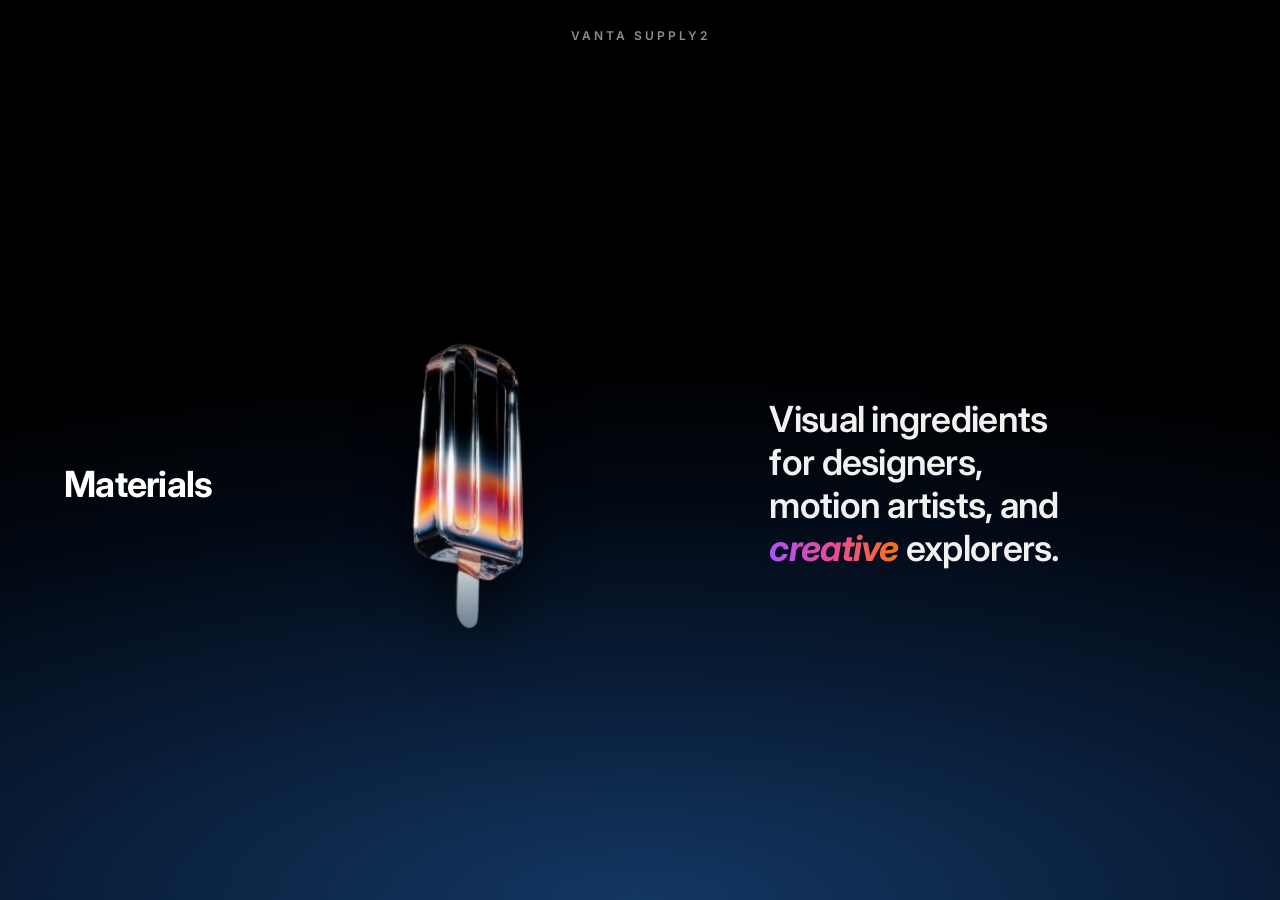
==== index.html @ c4d90319 "Update index.html" ====
<!DOCTYPE html>
<html lang="en">
<head>
  <meta charset="UTF-8">
  <meta name="viewport" content="width=device-width, initial-scale=1.0">
  <title>Vanta Supply</title>
  <link rel="stylesheet" href="style.css">
  <!--font import -->
  <link rel="preconnect" href="https://fonts.googleapis.com">
  <link rel="preconnect" href="https://fonts.gstatic.com" crossorigin>
  <link href="https://fonts.googleapis.com/css2?family=Inter:wght@400;600;700&display=swap" rel="stylesheet">
</head>
<body>

  <!--Navigation -->
  <header class="top-nav">
    <span class="brand-logo">VANTA SUPPLY2</span>
  </header>

  <!-- Hero Section -->
  <main class="hero-section">
    <div class="hero-container">
      
      <!-- Left Column -->
      <div class="column left-col">
        <h2>Materials</h2>
      </div>

      <!-- Center Column (main visual)-->
      <div class="column center-col">
        <img src="popsicle.png" alt="3D Glass Popsicle Asset" class="feature-image">
      </div>

      <!-- Right Column -->
      <div class="column right-col">
        <h1>
          Visual ingredients<br> 
          for designers,<br> 
          motion artists, and<br> 
          <span class="gradient-text">creative</span> explorers.
        </h1>
      </div>

    </div>
  </main>

</body>
</html>
---- style.css ----
/* --- Reset & Global Styles --- */
    * {
  margin: 0;
  padding: 0;
  box-sizing: border-box;
}

body {
  font-family: 'Inter', -apple-system, BlinkMacSystemFont, sans-serif;
  background-color: #030508;
  color: #ffffff;
  min-height: 100vh;
  display: flex;
  flex-direction: column;
  overflow-x: hidden;
  
  /* Deep blue ambient background glow */
  background: radial-gradient(
    120% 60% at 50% 100%,
    #133763 0%,
    #091d38 40%,
    #020813 75%,
    #000000 100%
  );
}

/* --- Top Header --- */
.top-nav {
  width: 100%;
  padding: 24px 0;
  text-align: center;
}

.brand-logo {
  font-size: 0.75rem;
  letter-spacing: 0.25em;
  color: #8a8d93;
  text-transform: uppercase;
  font-weight: 600;
}

/* --- Hero Section --- */
.hero-section {
  flex: 1;
  display: flex;
  align-items: center;
  justify-content: center;
  padding: 0 clamp(1.5rem, 5vw, 4rem);
}

.hero-container {
  width: 100%;
  max-width: 1200px;
  display: grid;
  grid-template-columns: 1fr auto 1.2fr;
  align-items: center;
  gap: (0.5rem, 2vw, 1rem);
}

/* --- Left Column --- */
.left-col h2 {
  font-size: clamp(1.5rem, 4vw, 2.25rem);
  font-weight: 700;
  letter-spacing: -0.02em;
}

/* --- Center Column Asset --- */
.center-col {
  display: flex;
  justify-content: flex-start;
}

.feature-image {
  max-height: clamp(180px, 30vw, 380px);
  width: auto;
  object-fit: contain;
  /* subtle drop glow behind the object */
  filter: drop-shadow(0 20px 30px rgba(0, 0, 0, 0.7));
  margin-left: -6rem;
  transform: translateX(clamp(-90px, -6vw, -20px));
}

/* --- Right Column --- */
.right-col h1 {
  font-size: clamp(1.5rem, 4vw, 2.25rem);
  font-weight: 600;
  line-height: 1.2;
  letter-spacing: -0.02em;
  color: #f1f1f1;
  padding-left: 5rem;
}

/* Gradient highlight on “creative” */ 
.gradient-text{
  background: linear-gradient(90deg, #a855f7 0%, #ec4899 50%, #f97316 100%);
  background-clip: text;
  -webkit-background-clip: text;
  -webkit-text-fill-color: transparent;
  color: transparent;
  font-weight: 700;
  font-style: italic;
  display: inline-block;
}

/* --- Responsiveness for Mobile/Tablet --- */
@media (max-width: 900px) {
  .hero-container {
    grid-template-columns: 1fr;
    text-align: center;
    gap: clamp(0.5rem, 2vw, 1rem);
  }

  .left-col, .right-col {
    justify-content: center;
    padding-left: 0;
  }

  .right-col h1{
    padding-left: 0;
  }

  .center-col{
    justify-content: center;
  }

  .feature-image {
    transform: translateX(0);
    max-height: 240px;
    margin-left: 0;
  }
}

@media (max-width: 480px) {
  .top-nav {
    padding: 16px 0;
  }

  .left-col h2, .right-col h1 {
    font-size: 1.5rem;
  }

  .feature-image {
    max-height: 180px;
  }
}
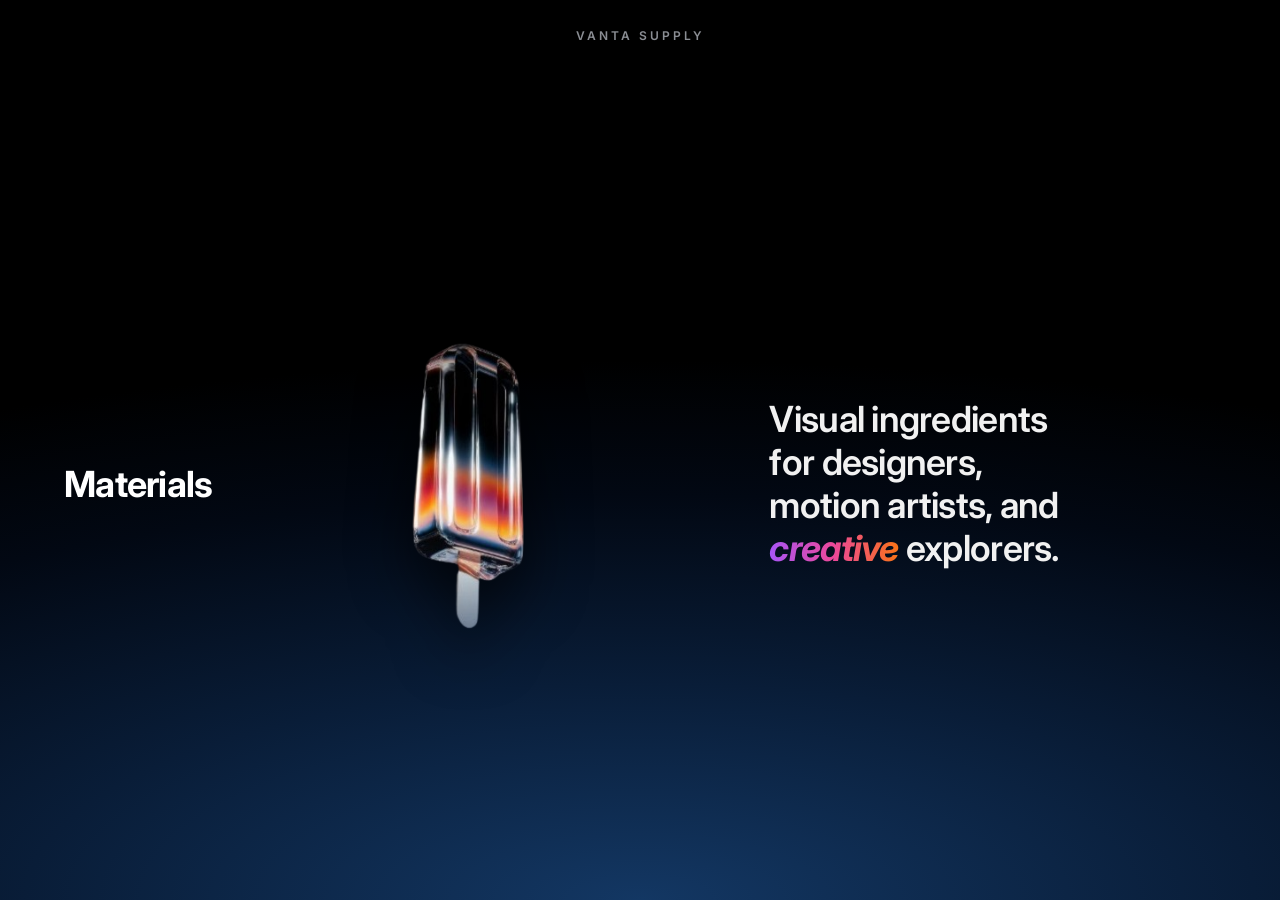
==== commit 97ff8468: "update" ====
--- a/index.html
+++ b/index.html
@@ -14,7 +14,7 @@
 
   <!--Navigation -->
   <header class="top-nav">
-    <span class="brand-logo">VANTA SUPPLY2</span>
+    <span class="brand-logo">VANTA SUPPLY</span>
   </header>
 
   <!-- Hero Section -->
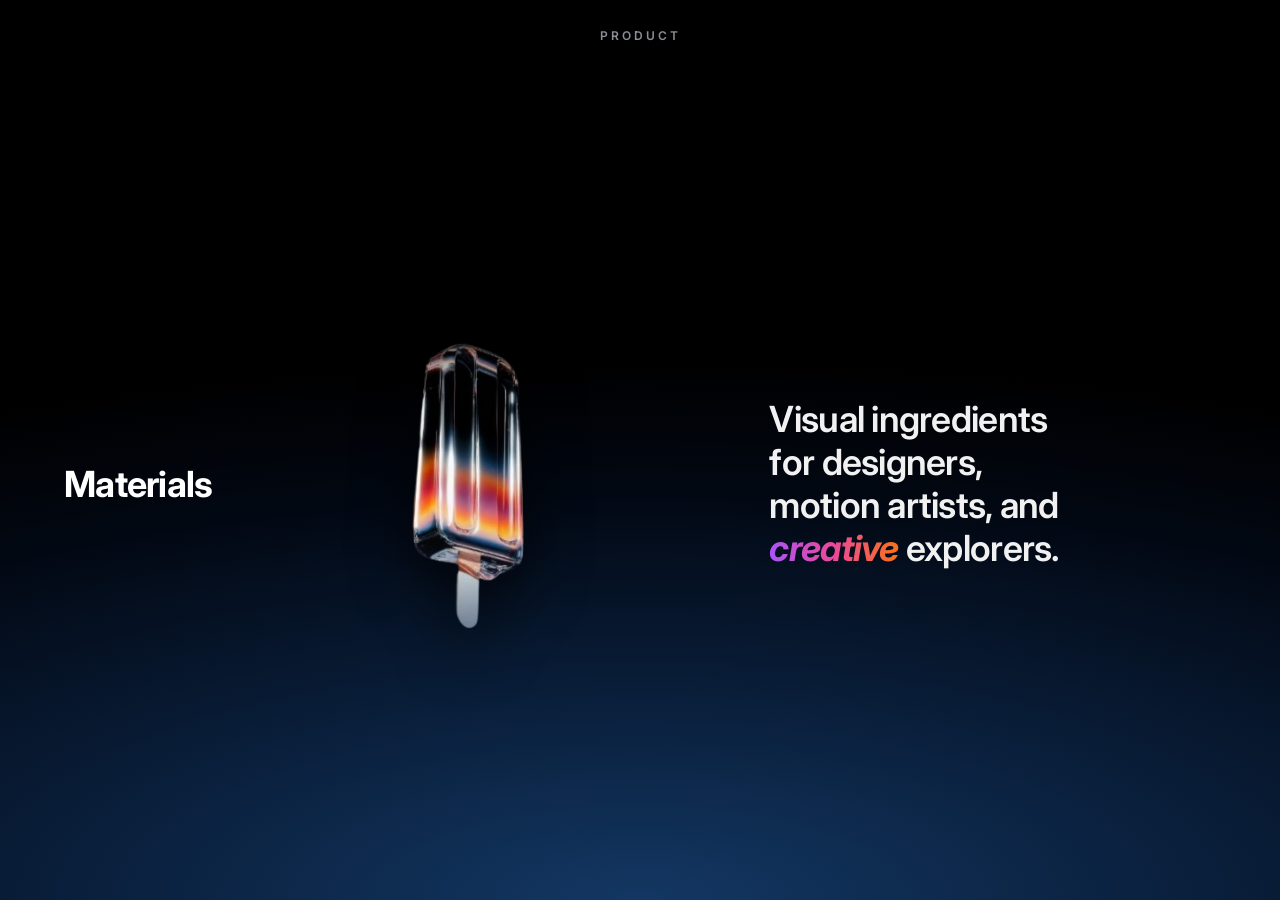
==== commit c88613e4: "Change page title" ====
--- a/index.html
+++ b/index.html
@@ -14,7 +14,7 @@
 
   <!--Navigation -->
   <header class="top-nav">
-    <span class="brand-logo">VANTA SUPPLY</span>
+    <span class="brand-logo">PRODUCT</span>
   </header>
 
   <!-- Hero Section -->
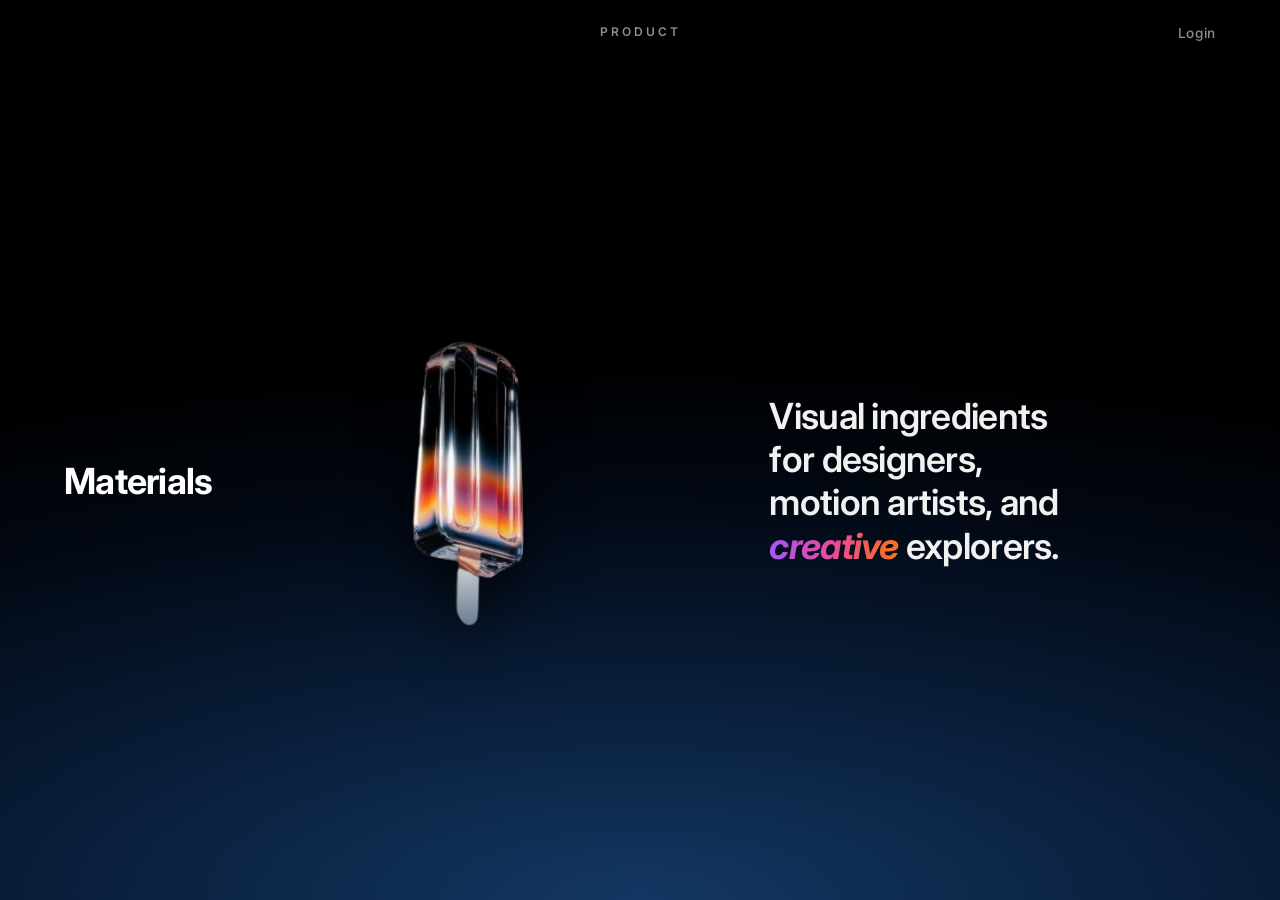
==== commit 7679246a: "Add Login link to nav bar" ====
--- a/index.html
+++ b/index.html
@@ -15,6 +15,9 @@
   <!--Navigation -->
   <header class="top-nav">
     <span class="brand-logo">PRODUCT</span>
+    <nav class="top-nav-links">
+      <a href="login.html" class="nav-link">Login</a>
+    </nav>
   </header>
 
   <!-- Hero Section -->
--- a/style.css
+++ b/style.css
@@ -29,6 +29,29 @@
   width: 100%;
   padding: 24px 0;
   text-align: center;
+  display:flex;
+  align-items: center;
+  justify-content: center;
+  position: relative;
+}
+
+.top-nav-links {
+  position: absolute;
+  right: clamp(1.5rem, 5vw, 4rem);
+}
+
+.nav-link {
+  color: #8a8d93;
+  text-decoration: none;
+  font-size: 0.85rem;
+  font-weight: 600;
+  letter-spacing: 0.05em;
+  font-weight: 500;
+  transition: color 0.3s ease;
+}
+
+.nav-link:hover {
+  color: #ffffff;
 }
 
 .brand-logo {
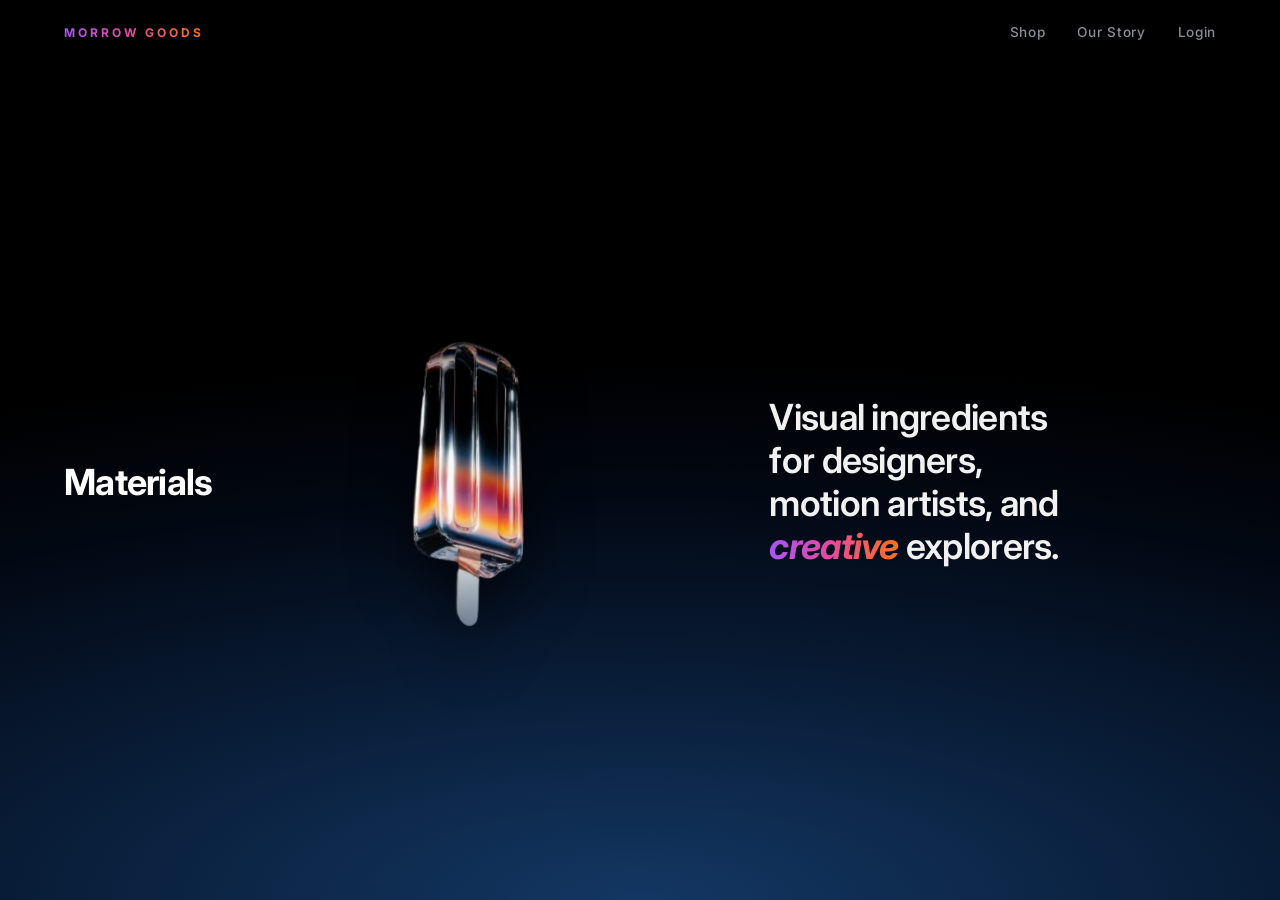
==== commit a5003931: "Renamed brand" ====
--- a/index.html
+++ b/index.html
@@ -3,7 +3,7 @@
 <head>
   <meta charset="UTF-8">
   <meta name="viewport" content="width=device-width, initial-scale=1.0">
-  <title>Vanta Supply</title>
+  <title>Morrow Goods | Home</title>
   <link rel="stylesheet" href="style.css">
   <!--font import -->
   <link rel="preconnect" href="https://fonts.googleapis.com">
@@ -14,8 +14,10 @@
 
   <!--Navigation -->
   <header class="top-nav">
-    <span class="brand-logo">PRODUCT</span>
+    <a href="index.html" class="brand-logo">MORROW GOODS</a>
     <nav class="top-nav-links">
+      <a href="#shop" class="nav-link">Shop</a>
+      <a href="#our-story" class="nav-link">Our Story</a>
       <a href="login.html" class="nav-link">Login</a>
     </nav>
   </header>
--- a/style.css
+++ b/style.css
@@ -27,17 +27,15 @@
 /* --- Top Header --- */
 .top-nav {
   width: 100%;
-  padding: 24px 0;
-  text-align: center;
+  padding: 24px clamp(1.5rem, 5vw, 4rem);
   display:flex;
   align-items: center;
-  justify-content: center;
-  position: relative;
+  justify-content: space-between;
 }
 
 .top-nav-links {
-  position: absolute;
-  right: clamp(1.5rem, 5vw, 4rem);
+  display: flex;
+  gap: clamp(1rem, 3vw, 2rem);
 }
 
 .nav-link {
@@ -59,7 +57,14 @@
   letter-spacing: 0.25em;
   color: #8a8d93;
   text-transform: uppercase;
-  font-weight: 600;
+  font-weight: 700;
+  text-decoration: none;
+  background: linear-gradient(90deg, #a855f7 0%, #ec4899 50%, #f97316 100%);
+  background-clip: text;
+  -webkit-background-clip: text;
+  -webkit-text-fill-color: transparent;
+  color: transparent;
+  display: inline-block;
 }
 
 /* --- Hero Section --- */
@@ -165,4 +170,187 @@
   .feature-image {
     max-height: 180px;
   }
+}
+
+
+/* --- Login Page --- */
+.login-form {
+  margin-top: 1rem;
+}
+
+.login-section {
+  flex: 1;
+  display: flex;
+  align-items: center;
+  justify-content: center;
+  padding: 2rem clamp(1.5rem, 5vw, 4rem);
+}
+
+.login-container {
+  width: 100%;
+  max-width: 400px;
+  background: rgba(255, 255, 255, 0.03);
+  border: 1px solid rgba(255, 255, 255, 0.08);
+  border-radius: 16px;
+  padding: clamp(1.5rem, 5vw, 2.5rem);
+  backdrop-filter: blur(10px);
+}
+
+.login-container h1 {
+  font-size: clamp(1.75rem, 5vw, 2.25rem);
+  font-weight: 700;
+  letter-spacing: -0.02em;
+  margin-bottom: 0.5rem;
+}
+
+.login-subtitle {
+  color: #a8abb2;
+  font-size: 0.95rem;
+  margin-bottom: 2.5rem;
+}
+
+.form-group {
+  margin-bottom: 1.25rem;
+  display: flex;
+  flex-direction: column;
+}
+
+.form-group label {
+  font-size: 0.85rem;
+  font-weight: 600;
+  margin-bottom: 0.5rem;
+  color: #d1d3d8;
+}
+
+.form-group input[type="email"],
+.form-group input[type="password"] {
+  background: rgba(255, 255, 255, 0.05);
+  border: 1px solid rgba(255, 255, 255, 0.15);
+  border-radius: 8px;
+  padding: 0.75rem 1rem;
+  color: #ffffff;
+  font-family: inherit;
+  font-size: 0.95rem;
+  outline: none;
+  transition: border-color 0.2s ease;
+}
+
+.form-group input[type="email"]:focus,
+.form-group input[type="password"]:focus {
+  border-color: #a855f7;
+}
+
+.password-wrapper {
+  display: flex;
+  gap: 0.5rem;
+}
+
+.password-wrapper input {
+  flex: 1;
+  min-width: 0;
+}
+
+.toggle-password {
+  background: rgba(255, 255, 255, 0.05);
+  border: 1px solid rgba(255, 255, 255, 0.15);
+  border-radius: 8px;
+  padding: 0 1rem;
+  color: #d1d3d8;
+  font-size: 0.85rem;
+  font-family: inherit;
+  cursor: pointer;
+  transition: background 0.2s ease;
+}
+
+.toggle-password:hover {
+  background: rgba(255, 255, 255, 0.1);
+}
+
+.form-row {
+  display: flex;
+  align-items: center;
+  justify-content: space-between;
+  margin-bottom: 1.5rem;
+  font-size: 0.85rem;
+}
+
+.checkbox-label {
+  display: flex;
+  align-items: center;
+  gap: 0.5rem;
+  color: #d1d3d8;
+  cursor: pointer;
+}
+
+.forgot-link {
+  color: #a8abb2;
+  text-decoration: none;
+}
+
+.forgot-link:hover {
+  color: #ffffff;
+}
+
+.login-btn {
+  width: 100%;
+  background: linear-gradient(90deg, #a855f7 0%, #ec4899 50%, #f97316 100%);
+  border: none;
+  border-radius: 8px;
+  padding: 0.85rem;
+  color: #ffffff;
+  font-family: inherit;
+  font-size: 1rem;
+  font-weight: 600;
+  cursor: pointer;
+  transition: opacity 0.2s ease;
+}
+
+.login-btn:hover {
+  opacity: 0.9;
+}
+
+.signup-text {
+  text-align: center;
+  margin-top: 1.5rem;
+  font-size: 0.85rem;
+  color: #a8abb2;
+}
+
+.signup-link {
+  color: #ffffff;
+  font-weight: 600;
+  text-decoration: none;
+}
+
+.signup-link:hover {
+  text-decoration: underline;
+}
+
+.back-home-link {
+  display: block;
+  text-align: center;
+  margin-top: 1.5rem;
+  font-size: 0.85rem;
+  color: #a8abb2;
+  text-decoration: none;
+  transition: color 0.2s ease;
+}
+
+.back-home-link:hover {
+  color: #ffffff;
+}
+
+@media (max-width: 400px) {
+  .login-container {
+    padding: 1.25rem;
+  }
+
+  .toggle-password {
+    padding: 0 0.75rem;
+    font-size: 0.8rem;
+  }
+
+  .password-wrapper{
+    gap: 0.4rem;
+  }
 }
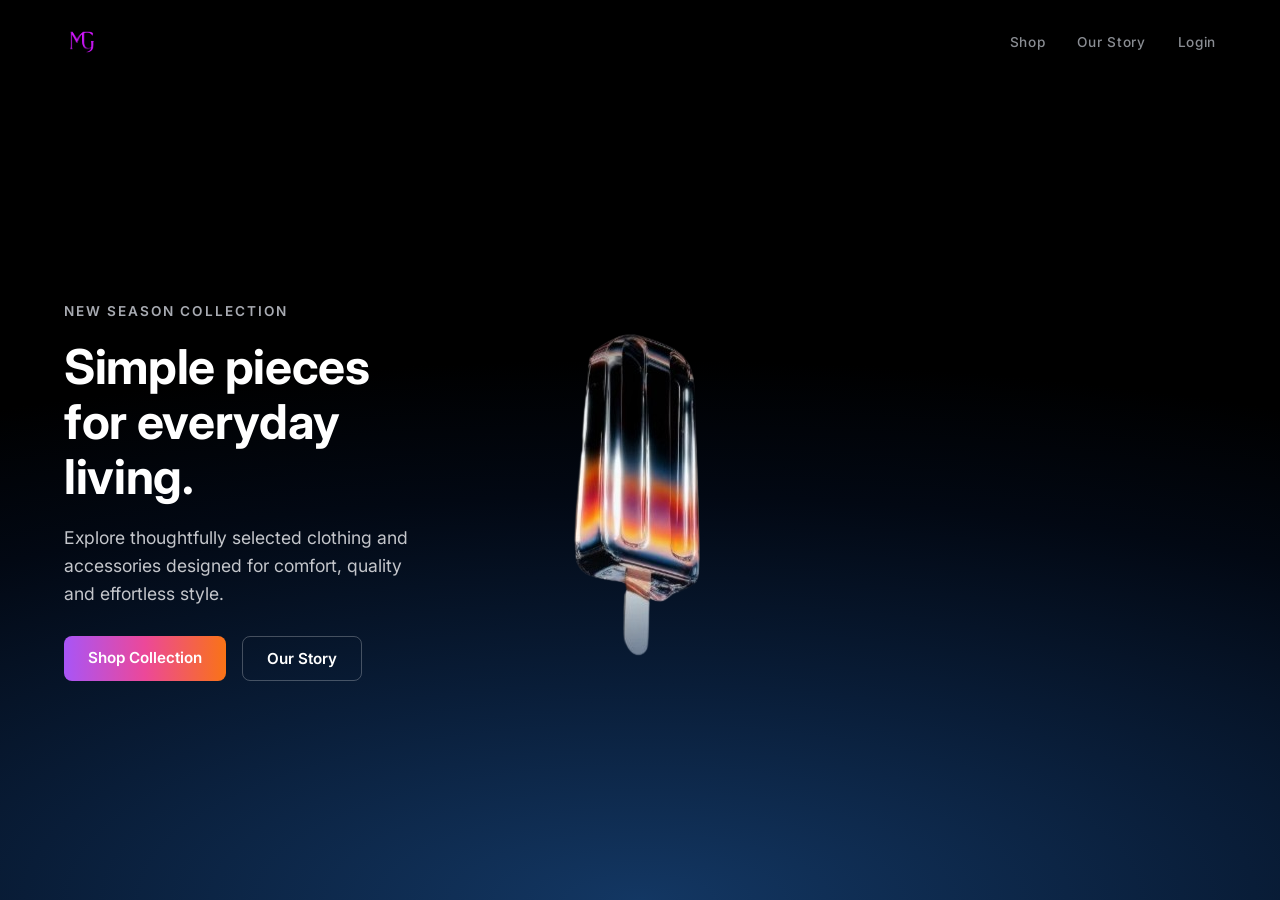
==== commit dab96abe: "Fully Rebranded to Morrow Goods" ====
--- a/index.html
+++ b/index.html
@@ -9,12 +9,16 @@
   <link rel="preconnect" href="https://fonts.googleapis.com">
   <link rel="preconnect" href="https://fonts.gstatic.com" crossorigin>
   <link href="https://fonts.googleapis.com/css2?family=Inter:wght@400;600;700&display=swap" rel="stylesheet">
+  <!-- favicon -->
+  <link rel="icon" type="image/png" href="images/icon.png">
 </head>
 <body>
 
   <!--Navigation -->
   <header class="top-nav">
-    <a href="index.html" class="brand-logo">MORROW GOODS</a>
+    <a href="index.html" class="brand-logo">
+      <img src="images/icon.png" alt="Morrow Goods" class="logo-img">
+    </a>
     <nav class="top-nav-links">
       <a href="#shop" class="nav-link">Shop</a>
       <a href="#our-story" class="nav-link">Our Story</a>
@@ -24,28 +28,24 @@
 
   <!-- Hero Section -->
   <main class="hero-section">
-    <div class="hero-container">
-      
-      <!-- Left Column -->
-      <div class="column left-col">
-        <h2>Materials</h2>
+    <div class="hero-split">
+
+      <!--Left Side-->
+      <div class="hero-content">
+        <span class="hero-label">New Season Collection</span>
+        <h1>Simple pieces for everyday living.</h1>
+        <p class="hero-description">Explore thoughtfully selected clothing and accessories designed for comfort, quality and effortless style.</p>
+        <div class="hero-buttons">
+          <a href="#shop" class="btn btn-primary">Shop Collection</a>
+          <a href="#our-story" class="btn btn-secondary">Our Story</a>
+        </div>
       </div>
 
-      <!-- Center Column (main visual)-->
-      <div class="column center-col">
-        <img src="popsicle.png" alt="3D Glass Popsicle Asset" class="feature-image">
+      <!--Right Side-->
+      <div class="hero-image">
+        <img src="images/popsicle.png" 
+        alt="Person wearing a relaxed neutral-toned outfit from the Morrow Goods collection" class="hero-img">
       </div>
-
-      <!-- Right Column -->
-      <div class="column right-col">
-        <h1>
-          Visual ingredients<br> 
-          for designers,<br> 
-          motion artists, and<br> 
-          <span class="gradient-text">creative</span> explorers.
-        </h1>
-      </div>
-
     </div>
   </main>
 
--- a/style.css
+++ b/style.css
@@ -53,18 +53,28 @@
 }
 
 .brand-logo {
-  font-size: 0.75rem;
-  letter-spacing: 0.25em;
-  color: #8a8d93;
-  text-transform: uppercase;
-  font-weight: 700;
-  text-decoration: none;
-  background: linear-gradient(90deg, #a855f7 0%, #ec4899 50%, #f97316 100%);
-  background-clip: text;
-  -webkit-background-clip: text;
-  -webkit-text-fill-color: transparent;
-  color: transparent;
+  text-decoration: none;
   display: inline-block;
+}
+
+.logo-img {
+  height: 36pxpx;
+  width: 36px;
+  display: block;
+}
+
+.login-nav {
+  justify-content: center;
+}
+
+.brand-logo-full {
+  display: inline-block;
+}
+
+.logo-full-img {
+  height: 80px;
+  width: auto;
+  display: block;
 }
 
 /* --- Hero Section --- */
@@ -72,106 +82,164 @@
   flex: 1;
   display: flex;
   align-items: center;
-  justify-content: center;
-  padding: 0 clamp(1.5rem, 5vw, 4rem);
-}
-
-.hero-container {
+  padding: 2rem clamp(1.5rem, 5vw, 4rem);
+}
+
+.hero-split {
   width: 100%;
   max-width: 1200px;
+  margin: 0 auto;
   display: grid;
-  grid-template-columns: 1fr auto 1.2fr;
-  align-items: center;
-  gap: (0.5rem, 2vw, 1rem);
-}
-
-/* --- Left Column --- */
-.left-col h2 {
-  font-size: clamp(1.5rem, 4vw, 2.25rem);
+  grid-template-columns: 1fr auto 1fr;
+  align-items: center;
+  gap: clamp(2rem, 5vw, 4rem);
+}
+
+.hero-content {
+  display: flex;
+  flex-direction: column;
+  gap: 1.25rem;
+}
+
+.hero-label {
+  font-size: 0.85rem;
+  font-weight: 600;
+  letter-spacing: 0.15em;
+  text-transform: uppercase;
+  color: #a8abb2;
+}
+
+.hero-content h1 {
+  font-size: clamp(2.25rem, 5vw, 3rem);
   font-weight: 700;
-  letter-spacing: -0.02em;
-}
-
-/* --- Center Column Asset --- */
-.center-col {
-  display: flex;
-  justify-content: flex-start;
-}
-
-.feature-image {
-  max-height: clamp(180px, 30vw, 380px);
-  width: auto;
-  object-fit: contain;
-  /* subtle drop glow behind the object */
-  filter: drop-shadow(0 20px 30px rgba(0, 0, 0, 0.7));
-  margin-left: -6rem;
-  transform: translateX(clamp(-90px, -6vw, -20px));
-}
-
-/* --- Right Column --- */
-.right-col h1 {
-  font-size: clamp(1.5rem, 4vw, 2.25rem);
-  font-weight: 600;
-  line-height: 1.2;
-  letter-spacing: -0.02em;
-  color: #f1f1f1;
-  padding-left: 5rem;
-}
-
-/* Gradient highlight on “creative” */ 
-.gradient-text{
+  line-height: 1.15;
+  letter-spacing: -0.02rem;
+  color: #ffffff;
+}
+
+.hero-description {
+  font-size: clamp(1rem, 2vw, 1.1rem);
+  line-height: 1.6;
+  color: #c4c6cb;
+  max-width: 480px;
+}
+
+.hero-buttons {
+  display: flex;
+  flex-wrap: wrap;
+  gap: 1rem;
+  margin-top: 0.5rem;
+}
+
+.btn {
+  display: inline-block;
+  padding: 0.75rem 1.5rem;
+  font-size: 0.95rem;
+  font-weight: 600;
+  text-decoration: none;
+  border-radius: 8px;
+  transition: all 0.2s ease;
+  white-space: nowrap;
+}
+
+.btn-primary {
   background: linear-gradient(90deg, #a855f7 0%, #ec4899 50%, #f97316 100%);
-  background-clip: text;
-  -webkit-background-clip: text;
-  -webkit-text-fill-color: transparent;
-  color: transparent;
-  font-weight: 700;
-  font-style: italic;
-  display: inline-block;
-}
+  color: #ffffff;
+}
+
+.btn-primary:hover {
+  opacity: 0.9;
+  transform: translateY(-2px);
+}
+
+.btn-secondary {
+  background: transparent;
+  color: #ffffff;
+  border: 1px solid rgba(255, 255, 255, 0.25);
+}
+
+.btn-secondary:hover {
+  background: rgba(255, 255, 255, 0.08);
+  border-color: rgba(255, 255, 255, 0.4);
+}
+
+.hero-image {
+  max-width: 100%;
+}
+
+.hero-img {
+  width: 100%;
+  height: auto;
+  max-height: 600px;
+  object-fit: cover;
+  border-radius: 20px;
+  display: block;
+}
+
 
 /* --- Responsiveness for Mobile/Tablet --- */
-@media (max-width: 900px) {
-  .hero-container {
+@media (max-width: 1200px) {
+  .hero-split {
     grid-template-columns: 1fr;
     text-align: center;
-    gap: clamp(0.5rem, 2vw, 1rem);
-  }
-
-  .left-col, .right-col {
+    gap: 1.5rem;
+  }
+
+  .hero-content {
+    align-items: center;
+    order: 1;
+    gap: 0.85rem;
+  }
+
+  .hero-description{
+    max-width: 100%;
+  }
+
+  .hero-buttons{
     justify-content: center;
-    padding-left: 0;
-  }
-
-  .right-col h1{
-    padding-left: 0;
-  }
-
-  .center-col{
-    justify-content: center;
-  }
-
-  .feature-image {
-    transform: translateX(0);
-    max-height: 240px;
-    margin-left: 0;
-  }
-}
-
-@media (max-width: 480px) {
-  .top-nav {
-    padding: 16px 0;
-  }
-
-  .left-col h2, .right-col h1 {
-    font-size: 1.5rem;
-  }
-
-  .feature-image {
-    max-height: 180px;
-  }
-}
-
+  }
+
+  .hero-image {
+    order: 2;
+  }
+
+  .here-img {
+    max-height: 320px;
+  }
+}
+
+@media (max-width: 600px) {
+  .hero-section {
+    padding-top: 1rem;
+    padding-bottom: 1.5rem;
+  }
+
+  .hero-split {
+    gap: 1.25rem;
+  }
+
+  .hero-content {
+    gap: 0.75rem;
+  }
+
+  .hero-label {
+    font-size: 0.75rem;
+  }
+
+  .hero-img {
+    max-height: 200px;
+  }
+}
+
+@media (max-width: 400px) {
+  .hero-img {
+    max-height: 160px;
+  }
+
+  .hero-content h1 {
+    font-size: 1.6rem;
+  }
+}
 
 /* --- Login Page --- */
 .login-form {
